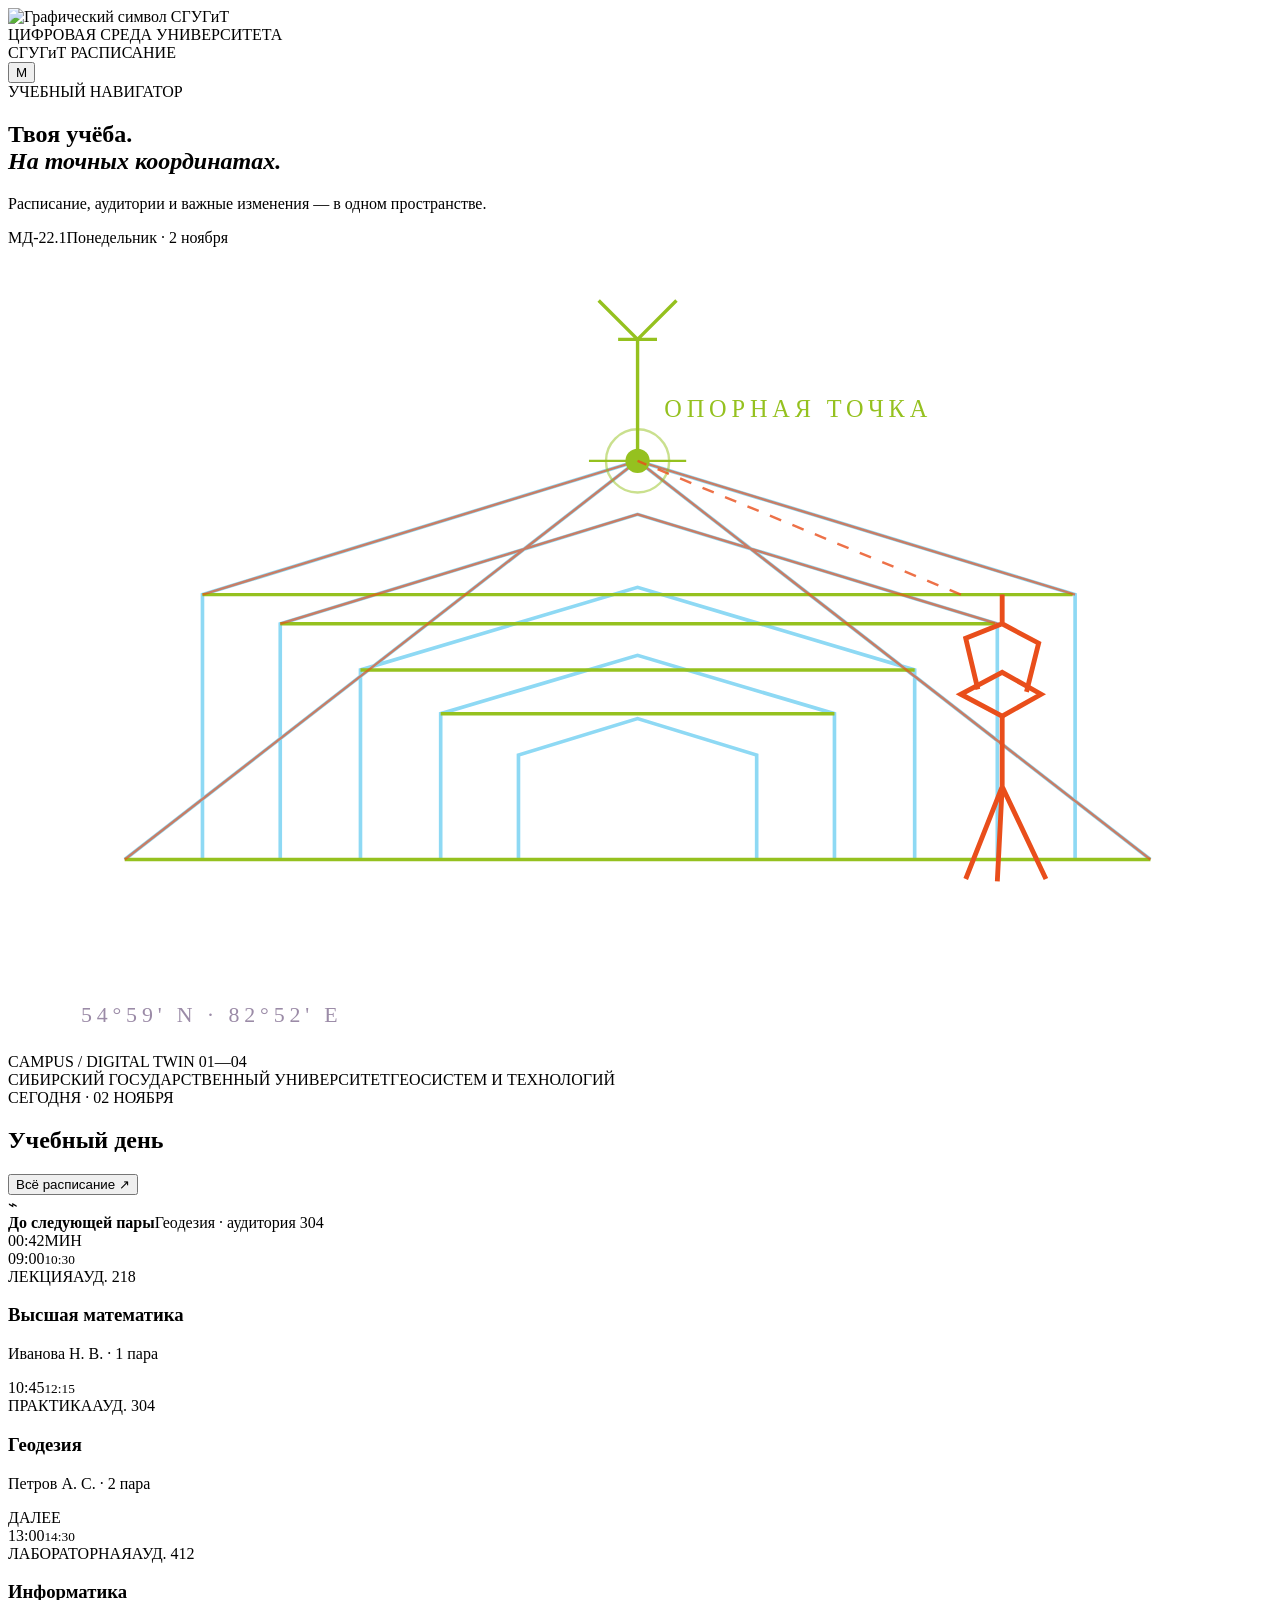
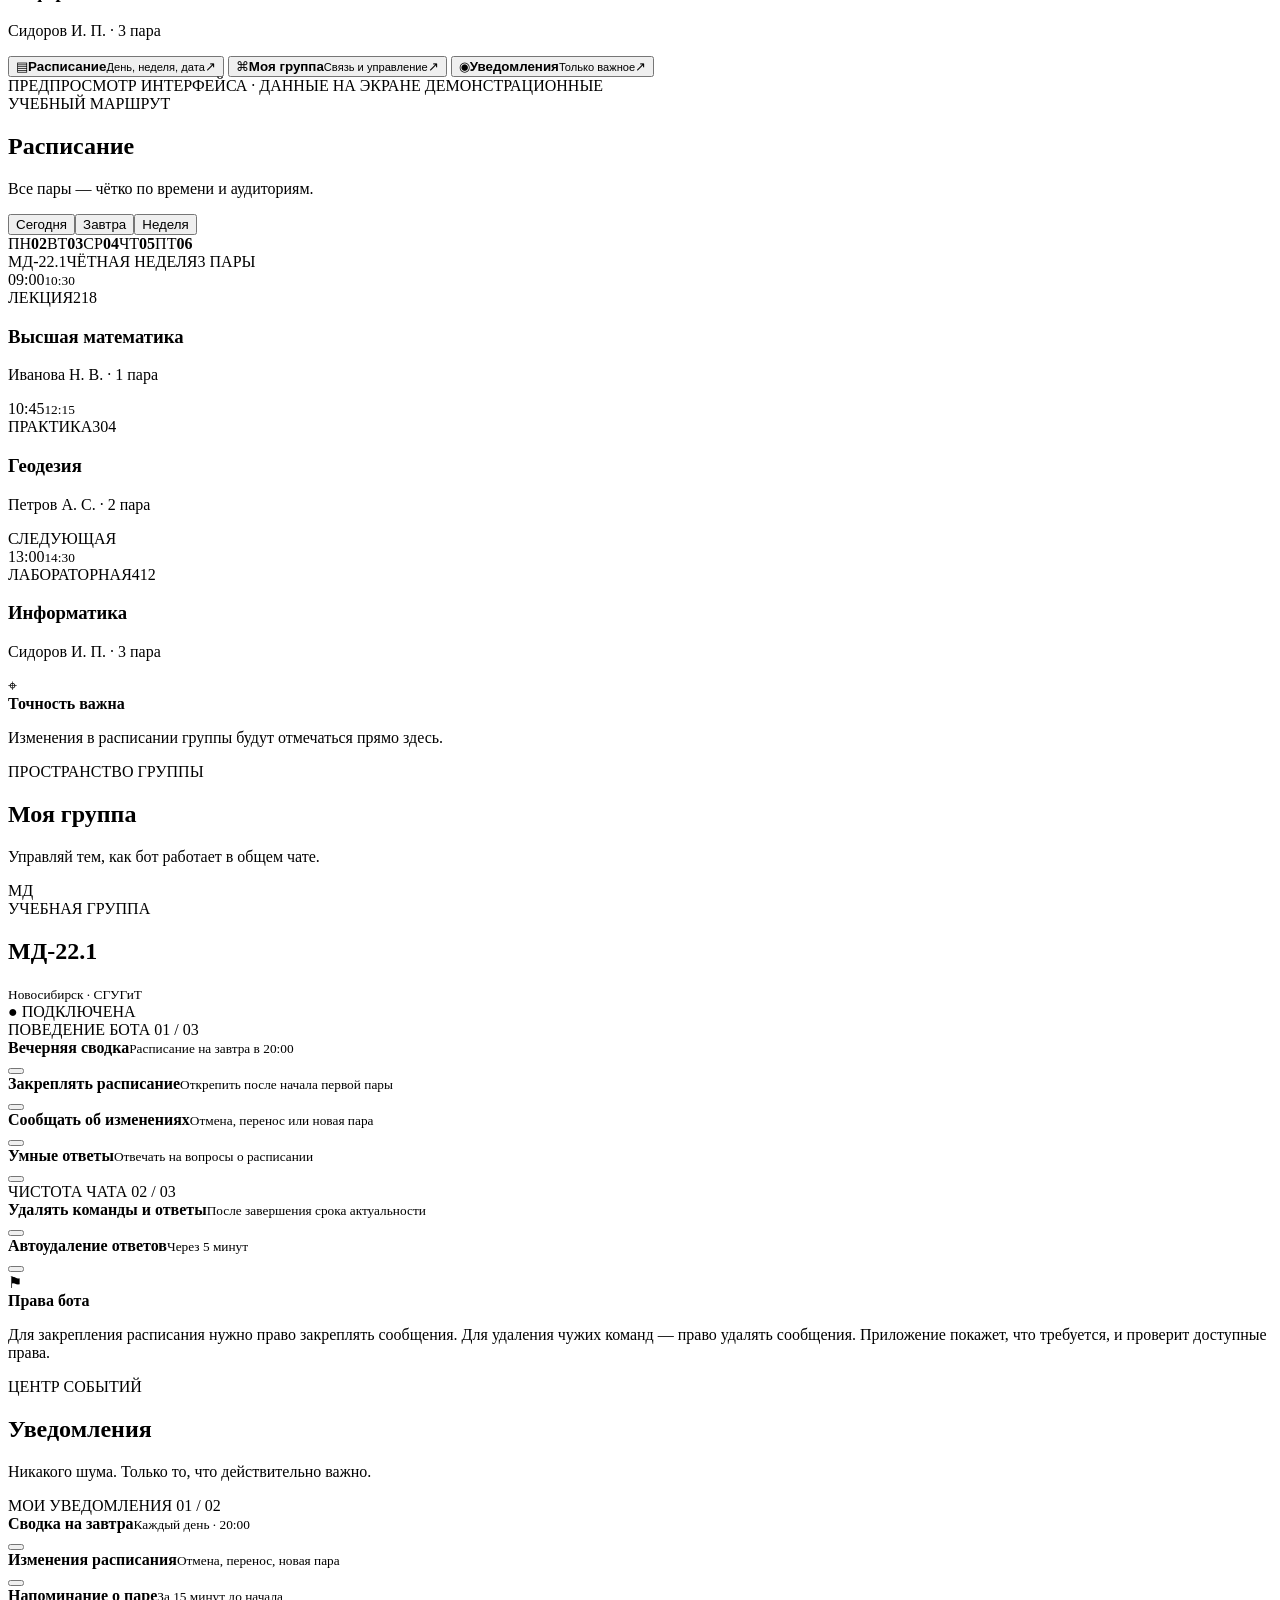
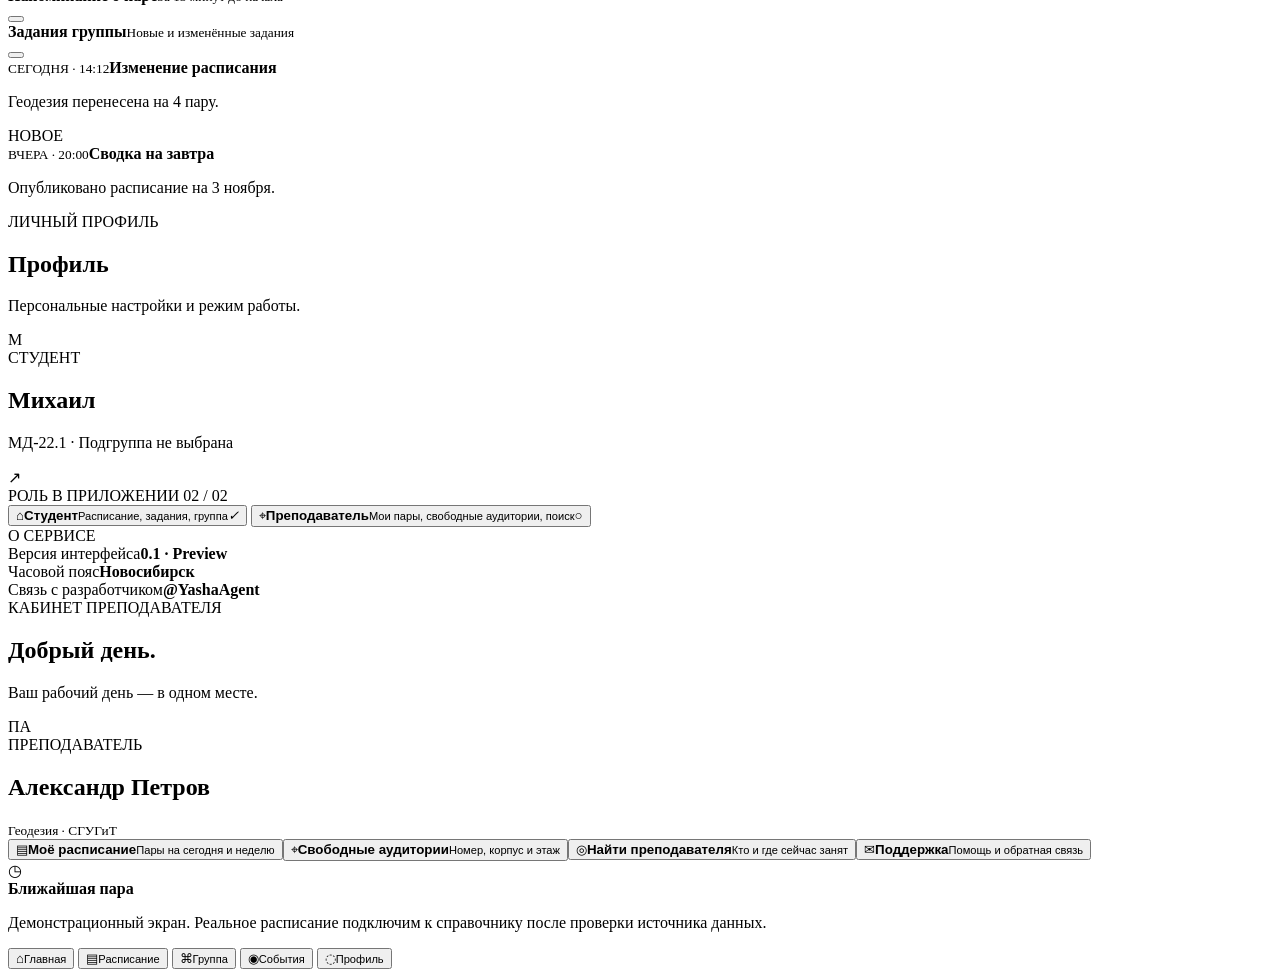
==== miniapp/index.html @ bd01466f "Add SGUGiT Mini App visual prototype" ====
<!doctype html>
<html lang="ru">
<head>
  <meta charset="UTF-8" />
  <meta name="viewport" content="width=device-width, initial-scale=1, viewport-fit=cover" />
  <meta name="theme-color" content="#21152d" />
  <meta name="description" content="СГУГиТ — расписание и цифровые сервисы университета" />
  <title>СГУГиТ · Расписание</title>
  <link rel="preconnect" href="https://fonts.googleapis.com">
  <link rel="preconnect" href="https://fonts.gstatic.com" crossorigin>
  <link href="https://fonts.googleapis.com/css2?family=Manrope:wght@400;500;600;700;800&family=Space+Grotesk:wght@500;600;700&display=swap" rel="stylesheet">
  <link rel="stylesheet" href="./styles.css" />
  <script src="https://telegram.org/js/telegram-web-app.js"></script>
</head>
<body>
  <div class="blueprint blueprint-a" aria-hidden="true"></div>
  <div class="blueprint blueprint-b" aria-hidden="true"></div>
  <div class="app-shell">
    <header class="topbar">
      <div class="brand">
        <img class="brand-mark" src="https://sgugit.ru/upload/university/normative-docs/logo.jpg" alt="Графический символ СГУГиТ">
        <div><div class="brand-kicker">ЦИФРОВАЯ СРЕДА УНИВЕРСИТЕТА</div><div class="brand-name">СГУГиТ <span>РАСПИСАНИЕ</span></div></div>
      </div>
      <button class="avatar" id="profileShortcut" aria-label="Профиль">М</button>
    </header>

    <main>
      <section class="screen active" id="homeScreen">
        <div class="hero">
          <div class="hero-copy">
            <div class="eyebrow"><span class="pulse"></span> УЧЕБНЫЙ НАВИГАТОР</div>
            <h1>Твоя учёба.<br><em>На точных координатах.</em></h1>
            <p class="hero-sub">Расписание, аудитории и важные изменения — в одном пространстве.</p>
            <div class="hero-meta"><span class="tag">МД-22.1</span><span class="muted">Понедельник · 2 ноября</span></div>
          </div>
          <div class="hero-art" aria-hidden="true">
            <svg class="campus-drawing" viewBox="0 0 520 330" fill="none">
              <defs><linearGradient id="facade" x1="80" y1="60" x2="420" y2="300" gradientUnits="userSpaceOnUse"><stop stop-color="#fff" stop-opacity=".2"/><stop offset="1" stop-color="#fff" stop-opacity="0"/></linearGradient></defs>
              <path class="draw-line" d="M48 252 259 88l211 164M80 252V143l179-55 180 55v109M112 252V155l147-45 148 45v97M145 252v-78l114-34 114 34v78M178 252v-60l81-24 81 24v60M210 252v-43l49-15 49 15v43" stroke="#8ed9f4" stroke-width="1.5"/>
              <path class="draw-line delay-1" d="M48 252h422M80 143h358M112 155h294M145 174h228M178 192h162M259 88V38m-8 0h16m-8 0-16-16m16 16 16-16" stroke="#95c11f" stroke-width="1.4"/>
              <path class="draw-line delay-2" d="M48 252 259 88l211 164M80 143l179-55 180 55M112 155l147-45 148 45" stroke="#e94e1b" stroke-opacity=".65" stroke-width="1"/>
              <path d="M28 276h464M66 288h388M98 300h322" stroke="#fff" stroke-opacity=".13" stroke-dasharray="4 8"/>
              <g class="survey-point"><circle cx="259" cy="88" r="5" fill="#95c11f"/><circle cx="259" cy="88" r="13" stroke="#95c11f" stroke-opacity=".5"/><path d="M259 68v-22m-20 42h40" stroke="#95c11f"/></g>
              <g transform="translate(392 184)" stroke="#e94e1b" stroke-width="2" fill="none"><path d="M0 0 17 9 33 0 17 -9 0 0Z"/><path d="M17 9v29M17 38 2 76M17 38l18 38M17 38l-2 39M7 -2l-5 -21 15 -6 15 8 -5 20M17 -29v-12"/></g>
              <path d="M392 143 259 88" stroke="#e94e1b" stroke-dasharray="5 5" opacity=".8"/>
              <text x="270" y="70" fill="#95c11f" font-size="10" letter-spacing="2">ОПОРНАЯ ТОЧКА</text>
              <text x="30" y="319" fill="#9b8ba7" font-size="9" letter-spacing="2">54°59' N  ·  82°52' E</text>
            </svg>
            <div class="art-caption"><span class="art-dot"></span> CAMPUS / DIGITAL TWIN <span>01—04</span></div>
          </div>
          <div class="hero-bottom"><span>СИБИРСКИЙ ГОСУДАРСТВЕННЫЙ УНИВЕРСИТЕТ</span><span>ГЕОСИСТЕМ И ТЕХНОЛОГИЙ</span></div>
        </div>

        <div class="section-head"><div><div class="eyebrow">СЕГОДНЯ · 02 НОЯБРЯ</div><h2>Учебный день</h2></div><button class="text-action" data-screen="scheduleScreen">Всё расписание <span>↗</span></button></div>
        <div class="status-card">
          <div class="status-icon">⌁</div><div class="status-main"><b>До следующей пары</b><span>Геодезия · аудитория 304</span></div><div class="countdown">00:42<span>МИН</span></div>
        </div>
        <div class="lesson-list">
          <article class="lesson"><div class="lesson-time">09:00<small>10:30</small></div><div class="lesson-rail"><i></i></div><div class="lesson-info"><div class="lesson-top"><span class="lesson-type lecture">ЛЕКЦИЯ</span><span class="lesson-room">АУД. 218</span></div><h3>Высшая математика</h3><p>Иванова Н. В. · 1 пара</p></div></article>
          <article class="lesson current"><div class="lesson-time">10:45<small>12:15</small></div><div class="lesson-rail"><i></i></div><div class="lesson-info"><div class="lesson-top"><span class="lesson-type practice">ПРАКТИКА</span><span class="lesson-room">АУД. 304</span></div><h3>Геодезия</h3><p>Петров А. С. · 2 пара</p></div><span class="now-badge">ДАЛЕЕ</span></article>
          <article class="lesson"><div class="lesson-time">13:00<small>14:30</small></div><div class="lesson-rail"><i></i></div><div class="lesson-info"><div class="lesson-top"><span class="lesson-type lab">ЛАБОРАТОРНАЯ</span><span class="lesson-room">АУД. 412</span></div><h3>Информатика</h3><p>Сидоров И. П. · 3 пара</p></div></article>
        </div>
        <div class="quick-grid">
          <button class="quick-tile" data-screen="scheduleScreen"><span class="tile-icon cyan">▤</span><b>Расписание</b><small>День, неделя, дата</small><span class="tile-arrow">↗</span></button>
          <button class="quick-tile" data-screen="groupScreen"><span class="tile-icon lime">⌘</span><b>Моя группа</b><small>Связь и управление</small><span class="tile-arrow">↗</span></button>
          <button class="quick-tile" data-screen="notificationsScreen"><span class="tile-icon orange">◉</span><b>Уведомления</b><small>Только важное</small><span class="tile-arrow">↗</span></button>
        </div>
        <div class="prototype-note">ПРЕДПРОСМОТР ИНТЕРФЕЙСА · ДАННЫЕ НА ЭКРАНЕ ДЕМОНСТРАЦИОННЫЕ</div>
      </section>

      <section class="screen" id="scheduleScreen">
        <div class="page-heading"><div class="eyebrow">УЧЕБНЫЙ МАРШРУТ</div><h1>Расписание</h1><p>Все пары — чётко по времени и аудиториям.</p></div>
        <div class="segmented"><button class="selected">Сегодня</button><button>Завтра</button><button>Неделя</button></div>
        <div class="date-strip"><span>ПН</span><b>02</b><span>ВТ</span><b>03</b><span>СР</span><b>04</b><span>ЧТ</span><b>05</b><span>ПТ</span><b>06</b></div>
        <div class="schedule-summary"><span>МД-22.1</span><span>ЧЁТНАЯ НЕДЕЛЯ</span><span>3 ПАРЫ</span></div>
        <div class="lesson-list expanded">
          <article class="lesson"><div class="lesson-time">09:00<small>10:30</small></div><div class="lesson-rail"><i></i></div><div class="lesson-info"><div class="lesson-top"><span class="lesson-type lecture">ЛЕКЦИЯ</span><span class="lesson-room">218</span></div><h3>Высшая математика</h3><p>Иванова Н. В. · 1 пара</p></div></article>
          <article class="lesson current"><div class="lesson-time">10:45<small>12:15</small></div><div class="lesson-rail"><i></i></div><div class="lesson-info"><div class="lesson-top"><span class="lesson-type practice">ПРАКТИКА</span><span class="lesson-room">304</span></div><h3>Геодезия</h3><p>Петров А. С. · 2 пара</p></div><span class="now-badge">СЛЕДУЮЩАЯ</span></article>
          <article class="lesson"><div class="lesson-time">13:00<small>14:30</small></div><div class="lesson-rail"><i></i></div><div class="lesson-info"><div class="lesson-top"><span class="lesson-type lab">ЛАБОРАТОРНАЯ</span><span class="lesson-room">412</span></div><h3>Информатика</h3><p>Сидоров И. П. · 3 пара</p></div></article>
        </div>
        <div class="empty-state"><span>⌖</span><div><b>Точность важна</b><p>Изменения в расписании группы будут отмечаться прямо здесь.</p></div></div>
      </section>

      <section class="screen" id="groupScreen">
        <div class="page-heading"><div class="eyebrow">ПРОСТРАНСТВО ГРУППЫ</div><h1>Моя группа</h1><p>Управляй тем, как бот работает в общем чате.</p></div>
        <div class="group-identity"><div class="group-symbol">МД</div><div><span>УЧЕБНАЯ ГРУППА</span><h2>МД-22.1</h2><small>Новосибирск · СГУГиТ</small></div><span class="connected">● ПОДКЛЮЧЕНА</span></div>
        <div class="settings-block"><div class="block-title">ПОВЕДЕНИЕ БОТА <span>01 / 03</span></div>
          <div class="setting-row"><div><b>Вечерняя сводка</b><small>Расписание на завтра в 20:00</small></div><button class="toggle on"></button></div>
          <div class="setting-row"><div><b>Закреплять расписание</b><small>Открепить после начала первой пары</small></div><button class="toggle on"></button></div>
          <div class="setting-row"><div><b>Сообщать об изменениях</b><small>Отмена, перенос или новая пара</small></div><button class="toggle on"></button></div>
          <div class="setting-row"><div><b>Умные ответы</b><small>Отвечать на вопросы о расписании</small></div><button class="toggle on"></button></div>
        </div>
        <div class="settings-block"><div class="block-title">ЧИСТОТА ЧАТА <span>02 / 03</span></div>
          <div class="setting-row"><div><b>Удалять команды и ответы</b><small>После завершения срока актуальности</small></div><button class="toggle on"></button></div>
          <div class="setting-row"><div><b>Автоудаление ответов</b><small>Через 5 минут</small></div><button class="toggle on"></button></div>
        </div>
        <div class="permission-card"><div class="permission-symbol">⚑</div><div><b>Права бота</b><p>Для закрепления расписания нужно право закреплять сообщения. Для удаления чужих команд — право удалять сообщения. Приложение покажет, что требуется, и проверит доступные права.</p></div></div>
      </section>

      <section class="screen" id="notificationsScreen">
        <div class="page-heading"><div class="eyebrow">ЦЕНТР СОБЫТИЙ</div><h1>Уведомления</h1><p>Никакого шума. Только то, что действительно важно.</p></div>
        <div class="settings-block"><div class="block-title">МОИ УВЕДОМЛЕНИЯ <span>01 / 02</span></div>
          <div class="setting-row"><div><b>Сводка на завтра</b><small>Каждый день · 20:00</small></div><button class="toggle on"></button></div>
          <div class="setting-row"><div><b>Изменения расписания</b><small>Отмена, перенос, новая пара</small></div><button class="toggle on"></button></div>
          <div class="setting-row"><div><b>Напоминание о паре</b><small>За 15 минут до начала</small></div><button class="toggle"></button></div>
          <div class="setting-row"><div><b>Задания группы</b><small>Новые и изменённые задания</small></div><button class="toggle on"></button></div>
        </div>
        <div class="event-card"><span class="event-mark cyan"></span><div><small>СЕГОДНЯ · 14:12</small><b>Изменение расписания</b><p>Геодезия перенесена на 4 пару.</p></div><span class="event-state">НОВОЕ</span></div>
        <div class="event-card"><span class="event-mark orange"></span><div><small>ВЧЕРА · 20:00</small><b>Сводка на завтра</b><p>Опубликовано расписание на 3 ноября.</p></div></div>
      </section>

      <section class="screen" id="profileScreen">
        <div class="page-heading"><div class="eyebrow">ЛИЧНЫЙ ПРОФИЛЬ</div><h1>Профиль</h1><p>Персональные настройки и режим работы.</p></div>
        <div class="profile-card"><div class="profile-avatar">М</div><div><span>СТУДЕНТ</span><h2>Михаил</h2><p>МД-22.1 · Подгруппа не выбрана</p></div><span class="profile-edit">↗</span></div>
        <div class="settings-block"><div class="block-title">РОЛЬ В ПРИЛОЖЕНИИ <span>02 / 02</span></div>
          <button class="role-choice selected" data-role="student"><span class="role-icon">⌂</span><span><b>Студент</b><small>Расписание, задания, группа</small></span><i>✓</i></button>
          <button class="role-choice" data-role="teacher"><span class="role-icon">⌖</span><span><b>Преподаватель</b><small>Мои пары, свободные аудитории, поиск</small></span><i>○</i></button>
        </div>
        <div class="settings-block"><div class="block-title">О СЕРВИСЕ</div><div class="about-row"><span>Версия интерфейса</span><b>0.1 · Preview</b></div><div class="about-row"><span>Часовой пояс</span><b>Новосибирск</b></div><div class="about-row"><span>Связь с разработчиком</span><b>@YashaAgent</b></div></div>
      </section>

      <section class="screen" id="teacherScreen">
        <div class="page-heading"><div class="eyebrow">КАБИНЕТ ПРЕПОДАВАТЕЛЯ</div><h1>Добрый день.</h1><p>Ваш рабочий день — в одном месте.</p></div>
        <div class="teacher-card"><div class="teacher-monogram">ПА</div><div><span>ПРЕПОДАВАТЕЛЬ</span><h2>Александр Петров</h2><small>Геодезия · СГУГиТ</small></div></div>
        <div class="teacher-actions"><button data-screen="scheduleScreen"><span>▤</span><b>Моё расписание</b><small>Пары на сегодня и неделю</small></button><button><span>⌖</span><b>Свободные аудитории</b><small>Номер, корпус и этаж</small></button><button><span>◎</span><b>Найти преподавателя</b><small>Кто и где сейчас занят</small></button><button data-screen="notificationsScreen"><span>✉</span><b>Поддержка</b><small>Помощь и обратная связь</small></button></div>
        <div class="empty-state"><span>◷</span><div><b>Ближайшая пара</b><p>Демонстрационный экран. Реальное расписание подключим к справочнику после проверки источника данных.</p></div></div>
      </section>
    </main>

    <nav class="bottom-nav" aria-label="Основная навигация">
      <button class="nav-item active" data-screen="homeScreen"><span>⌂</span><small>Главная</small></button>
      <button class="nav-item" data-screen="scheduleScreen"><span>▤</span><small>Расписание</small></button>
      <button class="nav-item" data-screen="groupScreen"><span>⌘</span><small>Группа</small></button>
      <button class="nav-item" data-screen="notificationsScreen"><span>◉</span><small>События</small></button>
      <button class="nav-item" data-screen="profileScreen"><span>◌</span><small>Профиль</small></button>
    </nav>
  </div>
  <div class="toast" id="toast"></div>
  <script src="./app.js"></script>
</body>
</html>
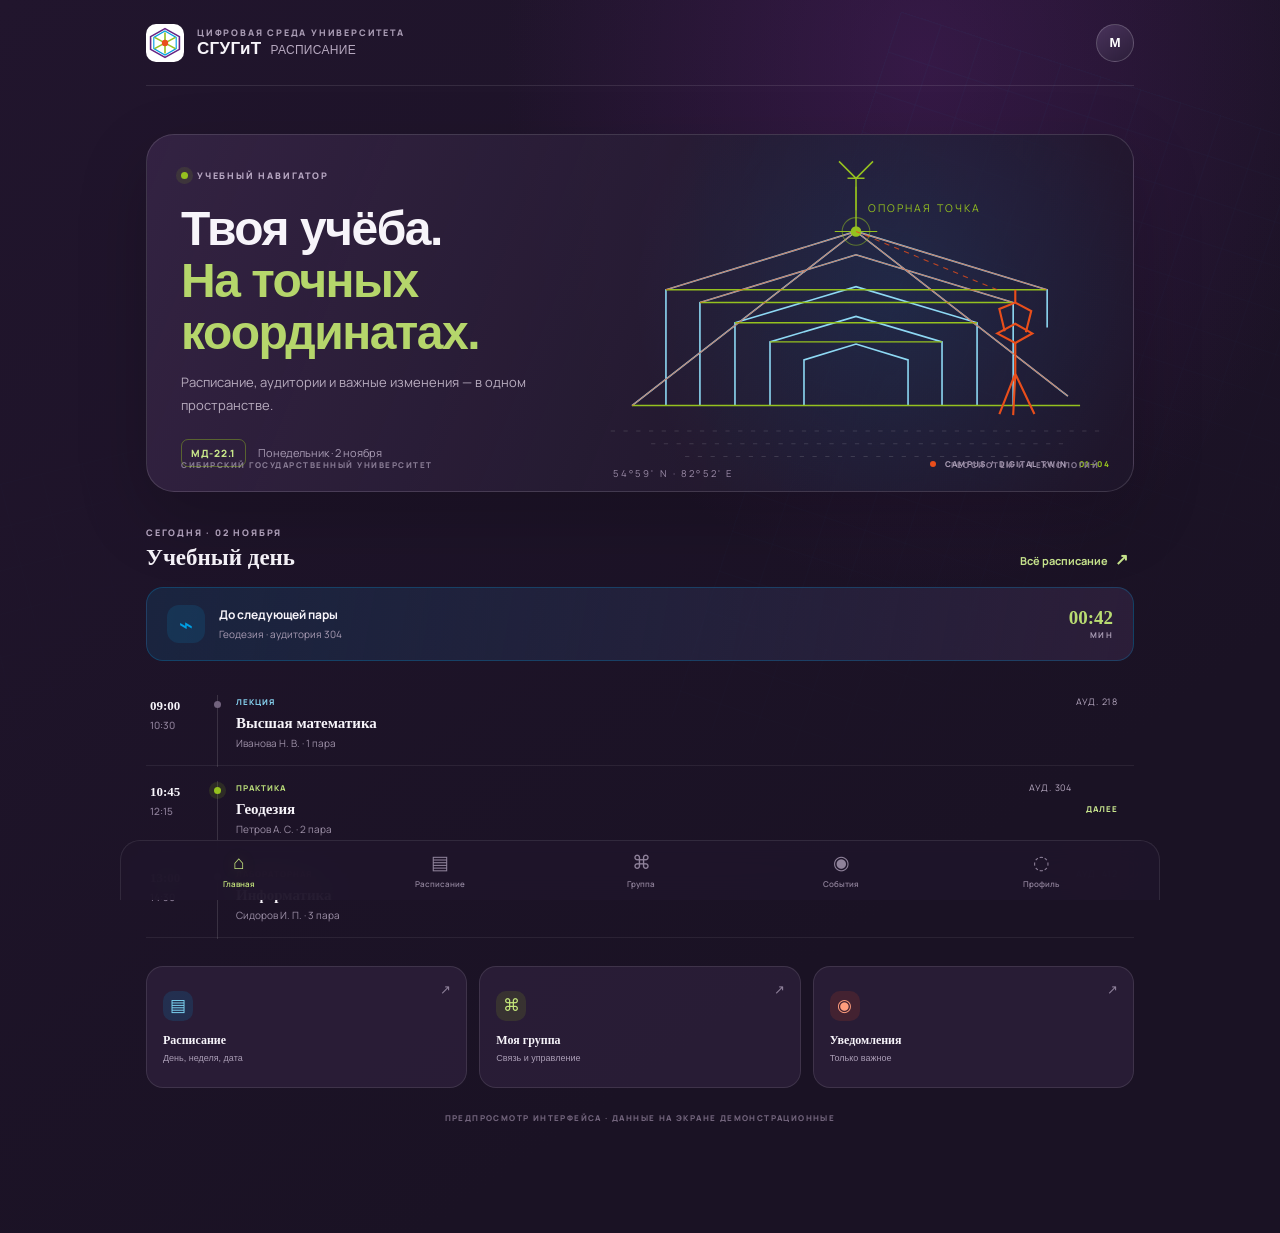
==== commit 2604ff33: "Use self-contained four-color engineering mark" ====
--- a/miniapp/index.html
+++ b/miniapp/index.html
@@ -18,7 +18,7 @@
   <div class="app-shell">
     <header class="topbar">
       <div class="brand">
-        <img class="brand-mark" src="https://sgugit.ru/upload/university/normative-docs/logo.jpg" alt="Графический символ СГУГиТ">
+        <span class="brand-mark" aria-hidden="true"><svg viewBox="0 0 40 40"><path d="M20 2 38 12v16L20 38 2 28V12L20 2Z" fill="none" stroke="#662483" stroke-width="2"/><path d="M20 5 34 13v14L20 35 6 27V13L20 5Z" fill="none" stroke="#009fe3" stroke-width="1.4"/><path d="M20 7v26M7 13l26 14M33 13 7 27" stroke="#95c11f" stroke-width="2"/><circle cx="20" cy="20" r="4" fill="#e94e1b"/></svg></span>
         <div><div class="brand-kicker">ЦИФРОВАЯ СРЕДА УНИВЕРСИТЕТА</div><div class="brand-name">СГУГиТ <span>РАСПИСАНИЕ</span></div></div>
       </div>
       <button class="avatar" id="profileShortcut" aria-label="Профиль">М</button>
--- a/miniapp/styles.css
+++ b/miniapp/styles.css
@@ -0,0 +1 @@
+:root{--bg:#21152d;--bg2:#2a1b38;--panel:#30213e;--panel2:#382748;--line:rgba(255,255,255,.1);--text:#f7f4fa;--muted:#aa9db5;--lime:#95c11f;--cyan:#009fe3;--orange:#e94e1b;--violet:#662483;--radius:22px}*{box-sizing:border-box}html{background:var(--bg);scroll-behavior:smooth}body{margin:0;background:radial-gradient(ellipse at 72% 5%,rgba(102,36,131,.33),transparent 32%),linear-gradient(145deg,#21152d,#1a1224 72%);color:var(--text);font-family:Manrope,system-ui,sans-serif;min-height:100vh;overflow-x:hidden}.app-shell{max-width:1040px;margin:0 auto;padding:0 26px 110px;position:relative;z-index:1}.blueprint{position:fixed;pointer-events:none;z-index:0;opacity:.16;background-image:linear-gradient(rgba(0,159,227,.22) 1px,transparent 1px),linear-gradient(90deg,rgba(0,159,227,.22) 1px,transparent 1px);background-size:42px 42px;mask-image:linear-gradient(135deg,black,transparent 72%)}.blueprint-a{width:58vw;height:58vw;right:-18vw;top:12vh;transform:rotate(18deg)}.blueprint-b{width:44vw;height:44vw;left:-24vw;bottom:-18vh;transform:rotate(-14deg);opacity:.08}.topbar{height:86px;display:flex;align-items:center;justify-content:space-between;border-bottom:1px solid var(--line)}.brand{display:flex;align-items:center;gap:13px}.brand-mark{width:38px;height:38px;object-fit:contain;background:#fff;border-radius:10px;padding:3px}.brand-kicker,.eyebrow,.block-title,.hero-bottom,.art-caption,.schedule-summary,.prototype-note{font-size:9px;font-weight:800;letter-spacing:1.8px;color:var(--muted)}.brand-name{font:700 17px 'Space Grotesk',sans-serif;letter-spacing:.3px}.brand-name span{font-weight:500;color:#b7a9c0;margin-left:4px;font-size:12px}.avatar{border:1px solid rgba(255,255,255,.2);background:linear-gradient(145deg,#49335b,#2b1d39);width:38px;height:38px;border-radius:50%;color:#fff;font-weight:800;cursor:pointer}.screen{display:none;padding-top:26px;animation:fade .28s ease}.screen.active{display:block}@keyframes fade{from{opacity:0;transform:translateY(7px)}to{opacity:1;transform:translateY(0)}}.hero{position:relative;min-height:345px;margin-top:22px;padding:34px 34px 24px;border:1px solid rgba(255,255,255,.13);border-radius:28px;overflow:hidden;background:linear-gradient(112deg,rgba(52,35,67,.96),rgba(38,28,51,.82) 55%,rgba(35,26,49,.62));box-shadow:0 26px 70px rgba(0,0,0,.18)}.hero:before{content:"";position:absolute;inset:0;background:radial-gradient(circle at 76% 45%,rgba(0,159,227,.12),transparent 34%),linear-gradient(90deg,transparent 45%,rgba(0,0,0,.08));pointer-events:none}.hero-copy{position:relative;z-index:2;max-width:52%}.eyebrow{display:flex;align-items:center;gap:9px;color:#b9a9c4}.pulse{width:7px;height:7px;background:var(--lime);border-radius:50%;box-shadow:0 0 0 5px rgba(149,193,31,.12);animation:pulse 2s infinite}@keyframes pulse{50%{box-shadow:0 0 0 9px rgba(149,193,31,0)}}h1,h2,h3,p{margin-top:0}.hero h1,.page-heading h1{font:700 clamp(30px,4vw,48px)/1.08 'Space Grotesk',sans-serif;letter-spacing:-1.5px;margin:21px 0 13px}.hero h1 em{font-style:normal;color:#b5d66b}.hero-sub,.page-heading p{color:#b8acbf;font-size:13px;line-height:1.7;max-width:390px}.hero-meta{display:flex;align-items:center;gap:12px;margin-top:23px;font-size:11px}.tag{border:1px solid rgba(149,193,31,.42);color:#c7e58a;border-radius:7px;padding:6px 9px;font-size:10px;font-weight:800;letter-spacing:.7px}.muted{color:var(--muted)}.hero-art{position:absolute;right:0;top:0;width:56%;height:100%;display:flex;align-items:center}.campus-drawing{width:100%;height:auto;overflow:visible}.draw-line{stroke-dasharray:520;stroke-dashoffset:520;animation:draw 3.2s ease forwards}.delay-1{animation-delay:.6s}.delay-2{animation-delay:1.1s}@keyframes draw{to{stroke-dashoffset:0}}.survey-point{animation:survey 3s ease-in-out infinite alternate;transform-origin:259px 88px}@keyframes survey{to{transform:translate(2px,-3px)}}.art-caption{position:absolute;right:23px;bottom:22px;font-size:8px;letter-spacing:1.3px}.art-caption span:last-child{color:var(--lime);margin-left:8px}.art-dot{display:inline-block;width:6px;height:6px;background:var(--orange);border-radius:50%;margin-right:6px}.hero-bottom{position:absolute;left:34px;right:34px;bottom:21px;display:flex;justify-content:space-between;font-size:8px;letter-spacing:1.5px;color:#887b94}.section-head{display:flex;align-items:end;justify-content:space-between;margin:34px 0 16px}.section-head h2{font:600 23px 'Space Grotesk';margin:6px 0 0}.text-action{background:none;border:0;color:#c8e58e;font:700 11px Manrope;cursor:pointer}.text-action span{font-size:16px;margin-left:5px}.status-card{display:flex;align-items:center;gap:14px;padding:17px 20px;border:1px solid rgba(0,159,227,.25);border-radius:17px;background:linear-gradient(100deg,rgba(0,159,227,.12),rgba(48,33,62,.8));margin-bottom:15px}.status-icon{width:38px;height:38px;border-radius:12px;display:grid;place-items:center;color:var(--cyan);background:rgba(0,159,227,.13);font-size:24px}.status-main{display:flex;flex-direction:column;gap:4px;flex:1}.status-main b{font-size:12px}.status-main span{font-size:10px;color:var(--muted)}.countdown{font:700 19px 'Space Grotesk';color:#b9dc72;text-align:right}.countdown span{display:block;font:700 8px Manrope;letter-spacing:1.4px;color:var(--muted)}.lesson-list{position:relative;padding:4px 0}.lesson{display:flex;gap:14px;position:relative;padding:15px 16px 15px 4px;border-bottom:1px solid rgba(255,255,255,.07);align-items:flex-start}.lesson-time{width:49px;flex-shrink:0;font:700 13px 'Space Grotesk';padding-top:3px}.lesson-time small{display:block;color:#8f819b;font:500 10px Manrope;margin-top:4px}.lesson-rail{width:9px;display:flex;justify-content:center;position:relative;align-self:stretch}.lesson-rail:before{content:"";position:absolute;top:0;bottom:-17px;width:1px;background:rgba(255,255,255,.13)}.lesson-rail i{width:7px;height:7px;border-radius:50%;background:#72637e;position:relative;z-index:1;margin-top:6px}.lesson.current .lesson-rail i{background:var(--lime);box-shadow:0 0 0 5px rgba(149,193,31,.14)}.lesson-info{flex:1;min-width:0}.lesson-top{display:flex;justify-content:space-between;gap:10px;align-items:center}.lesson-type{font-size:8px;font-weight:800;letter-spacing:1px}.lecture{color:#83cce9}.practice{color:#b7d978}.lab{color:#f49b7d}.lesson-room{font-size:9px;color:#b5a7bf;letter-spacing:.8px}.lesson h3{font:600 15px 'Space Grotesk';margin:7px 0 4px}.lesson p{font-size:10px;color:#9d90a7;margin:0}.now-badge{font-size:8px;color:#c8e58e;letter-spacing:1px;font-weight:800;align-self:center}.quick-grid{display:grid;grid-template-columns:repeat(3,1fr);gap:12px;margin-top:24px}.quick-tile{position:relative;text-align:left;border:1px solid var(--line);border-radius:17px;background:rgba(48,33,62,.7);padding:16px;color:var(--text);cursor:pointer;min-height:122px;transition:.2s}.quick-tile:hover,.teacher-actions button:hover{transform:translateY(-3px);border-color:rgba(0,159,227,.4)}.tile-icon{display:grid;place-items:center;width:30px;height:30px;border-radius:10px;font-size:17px;margin-bottom:12px}.cyan{color:#7ed7f6;background:rgba(0,159,227,.15)}.lime{color:#c5e77b;background:rgba(149,193,31,.14)}.orange{color:#ff9d7d;background:rgba(233,78,27,.14)}.quick-tile b{display:block;font:600 12px 'Space Grotesk'}.quick-tile small{display:block;color:var(--muted);font-size:9px;margin-top:5px}.tile-arrow{position:absolute;right:15px;top:15px;color:#8f819b}.prototype-note{text-align:center;margin:24px 0 0;font-size:8px;letter-spacing:1.4px;color:#72647c}.page-heading{margin:8px 0 25px}.page-heading h1{margin:9px 0}.page-heading p{margin-bottom:0}.segmented{display:flex;gap:4px;padding:4px;background:#2a1d37;border:1px solid var(--line);border-radius:13px}.segmented button{flex:1;border:0;border-radius:9px;background:transparent;color:#a99cb3;padding:11px;font:700 11px Manrope}.segmented button.selected{background:#493457;color:#fff;box-shadow:0 3px 12px #140d1d}.date-strip{display:flex;align-items:center;justify-content:space-between;padding:20px 5px;color:#95869e}.date-strip span{font-size:8px;letter-spacing:1px}.date-strip b{font:600 13px 'Space Grotesk';color:#e8e1ed;margin-left:-20px}.date-strip b:first-of-type{background:var(--violet);padding:8px 10px;border-radius:9px}.schedule-summary{display:flex;justify-content:space-between;border-top:1px solid var(--line);border-bottom:1px solid var(--line);padding:13px 2px;font-size:8px}.expanded{margin-top:8px}.empty-state{display:flex;align-items:center;gap:14px;padding:17px;border:1px solid rgba(149,193,31,.18);background:rgba(149,193,31,.06);border-radius:15px;margin-top:22px}.empty-state>span{font-size:24px;color:var(--lime)}.empty-state b{font:600 12px 'Space Grotesk'}.empty-state p{font-size:10px;line-height:1.5;color:var(--muted);margin:4px 0 0}.group-identity,.profile-card,.teacher-card{display:flex;align-items:center;gap:15px;padding:19px;border-radius:19px;background:linear-gradient(110deg,#49335a,#2c2038);border:1px solid rgba(255,255,255,.1);margin-bottom:18px}.group-symbol,.profile-avatar,.teacher-monogram{width:51px;height:51px;border-radius:15px;display:grid;place-items:center;background:linear-gradient(145deg,var(--lime),#688d1a);color:#1c1522;font:700 17px 'Space Grotesk'}.group-identity span,.profile-card span,.teacher-card span{display:block;color:#b5d77a;font-size:8px;font-weight:800;letter-spacing:1.4px}.group-identity h2,.profile-card h2,.teacher-card h2{font:700 20px 'Space Grotesk';margin:4px 0}.group-identity small,.profile-card p,.teacher-card small{font-size:10px;color:#b5a8c0;margin:0}.connected{margin-left:auto!important;color:#b9dc72!important;white-space:nowrap}.settings-block{padding:18px 19px;border:1px solid var(--line);border-radius:18px;background:rgba(48,33,62,.7);margin:14px 0}.block-title{display:flex;justify-content:space-between;padding-bottom:13px;border-bottom:1px solid var(--line);font-size:8px}.block-title span{color:#756780}.setting-row{display:flex;align-items:center;justify-content:space-between;gap:15px;padding:15px 0;border-bottom:1px solid rgba(255,255,255,.06)}.setting-row:last-child{border-bottom:0;padding-bottom:2px}.setting-row b{font-size:11px;display:block}.setting-row small{font-size:9px;color:var(--muted);display:block;margin-top:4px}.toggle{width:39px;height:23px;flex-shrink:0;border:0;border-radius:20px;background:#584a62;position:relative;cursor:pointer}.toggle:after{content:"";position:absolute;width:17px;height:17px;left:3px;top:3px;background:#d5ccd9;border-radius:50%;transition:.2s}.toggle.on{background:var(--lime)}.toggle.on:after{left:19px;background:#fff}.permission-card{display:flex;gap:13px;padding:17px;border:1px solid rgba(233,78,27,.23);background:rgba(233,78,27,.07);border-radius:16px;margin-top:18px}.permission-symbol{font-size:22px;color:#f28b69}.permission-card b{font:600 12px 'Space Grotesk'}.permission-card p{font-size:10px;color:#b8aabd;line-height:1.6;margin:5px 0 0}.event-card{display:flex;gap:12px;align-items:flex-start;padding:16px;border-bottom:1px solid var(--line)}.event-mark{width:8px;height:8px;border-radius:50%;margin-top:5px}.event-card div{flex:1}.event-card small{display:block;color:#8f829a;font-size:8px;letter-spacing:1px;margin-bottom:6px}.event-card b{font:600 12px 'Space Grotesk'}.event-card p{font-size:10px;color:var(--muted);margin:4px 0 0}.event-state{font-size:8px;color:#c3e27a;letter-spacing:1px}.profile-avatar{width:56px;height:56px;border-radius:50%;background:linear-gradient(145deg,#009fe3,#3659a3);color:white;font-size:22px}.profile-edit{margin-left:auto;color:#c4e27c;font-size:20px}.role-choice{width:100%;display:flex;align-items:center;gap:12px;background:transparent;border:1px solid transparent;border-bottom:1px solid var(--line);padding:14px 4px;color:var(--text);text-align:left;cursor:pointer}.role-choice:last-child{border-bottom:0}.role-choice.selected{background:rgba(149,193,31,.06);border-color:rgba(149,193,31,.22);border-radius:12px;padding:13px 10px}.role-icon{width:35px;height:35px;border-radius:11px;background:#41304e;display:grid;place-items:center;font-size:19px;color:#b8d979}.role-choice span:nth-child(2){flex:1}.role-choice b,.role-choice small{display:block}.role-choice b{font-size:11px}.role-choice small{font-size:9px;color:var(--muted);margin-top:4px}.role-choice i{font-style:normal;color:var(--lime);font-size:16px}.about-row{display:flex;justify-content:space-between;padding:13px 0;border-bottom:1px solid rgba(255,255,255,.06);font-size:10px;color:var(--muted)}.about-row:last-child{border:0}.about-row b{color:#e8e1ed;font-weight:600}.teacher-monogram{background:linear-gradient(145deg,var(--cyan),#315c9d);color:#fff}.teacher-actions{display:grid;grid-template-columns:1fr 1fr;gap:12px}.teacher-actions button{display:flex;flex-direction:column;align-items:flex-start;text-align:left;padding:17px;background:rgba(48,33,62,.8);border:1px solid var(--line);border-radius:17px;color:#fff;cursor:pointer;transition:.2s}.teacher-actions button>span{font-size:23px;color:#b8dc79;margin-bottom:14px}.teacher-actions b{font:600 12px 'Space Grotesk'}.teacher-actions small{font-size:9px;color:var(--muted);margin-top:5px}.bottom-nav{position:fixed;z-index:10;bottom:0;left:50%;transform:translateX(-50%);width:min(100%,1040px);padding:10px 18px calc(10px + env(safe-area-inset-bottom));display:flex;justify-content:space-around;background:rgba(31,21,42,.93);backdrop-filter:blur(20px);border:1px solid rgba(255,255,255,.09);border-bottom:0;border-radius:20px 20px 0 0}.nav-item{min-width:60px;border:0;background:none;color:#8f829a;display:flex;flex-direction:column;align-items:center;gap:4px;cursor:pointer}.nav-item span{font-size:19px;line-height:22px}.nav-item small{font:600 8px Manrope}.nav-item.active{color:#c6e67d}.nav-item.active span{filter:drop-shadow(0 0 7px rgba(149,193,31,.35))}.toast{position:fixed;z-index:30;bottom:95px;left:50%;transform:translate(-50%,15px);opacity:0;pointer-events:none;background:#f5f1f7;color:#24162f;border-radius:30px;padding:10px 17px;font-size:11px;font-weight:700;box-shadow:0 8px 25px #0005;transition:.2s;white-space:nowrap}.toast.show{opacity:1;transform:translate(-50%,0)}@media(max-width:680px){.app-shell{padding:0 15px 100px}.topbar{height:72px}.brand-mark{width:33px;height:33px}.brand-name{font-size:15px}.brand-name span{font-size:10px}.brand-kicker{font-size:7px;letter-spacing:1.2px}.hero{margin-top:15px;min-height:390px;padding:25px 21px 22px;border-radius:23px}.hero-copy{max-width:100%}.hero h1{font-size:34px;max-width:300px}.hero-sub{max-width:255px;font-size:11px}.hero-art{top:130px;right:-5%;width:83%;height:230px;opacity:.76}.hero-bottom{left:21px;right:21px;font-size:6px;letter-spacing:.8px}.art-caption{right:16px;bottom:17px;font-size:6px}.hero-meta{margin-top:15px}.section-head{margin-top:28px}.section-head h2{font-size:20px}.quick-grid{gap:8px}.quick-tile{padding:12px;min-height:115px}.quick-tile b{font-size:10px}.quick-tile small{font-size:8px}.tile-icon{width:27px;height:27px;margin-bottom:10px}.lesson{gap:10px;padding:14px 5px}.lesson h3{font-size:13px}.lesson-time{width:43px;font-size:12px}.lesson p{font-size:9px}.now-badge{font-size:7px}.status-card{padding:13px}.countdown{font-size:16px}.page-heading h1{font-size:36px}.group-identity{padding:15px}.connected{font-size:7px!important;letter-spacing:.5px}.settings-block{padding:15px}.bottom-nav{padding-left:7px;padding-right:7px}.nav-item{min-width:51px}.date-strip b{margin-left:-12px}.schedule-summary{font-size:7px}}@media(prefers-reduced-motion:reduce){*,*:before,*:after{animation-duration:.01ms!important;animation-iteration-count:1!important;scroll-behavior:auto!important;transition:none!important}}
